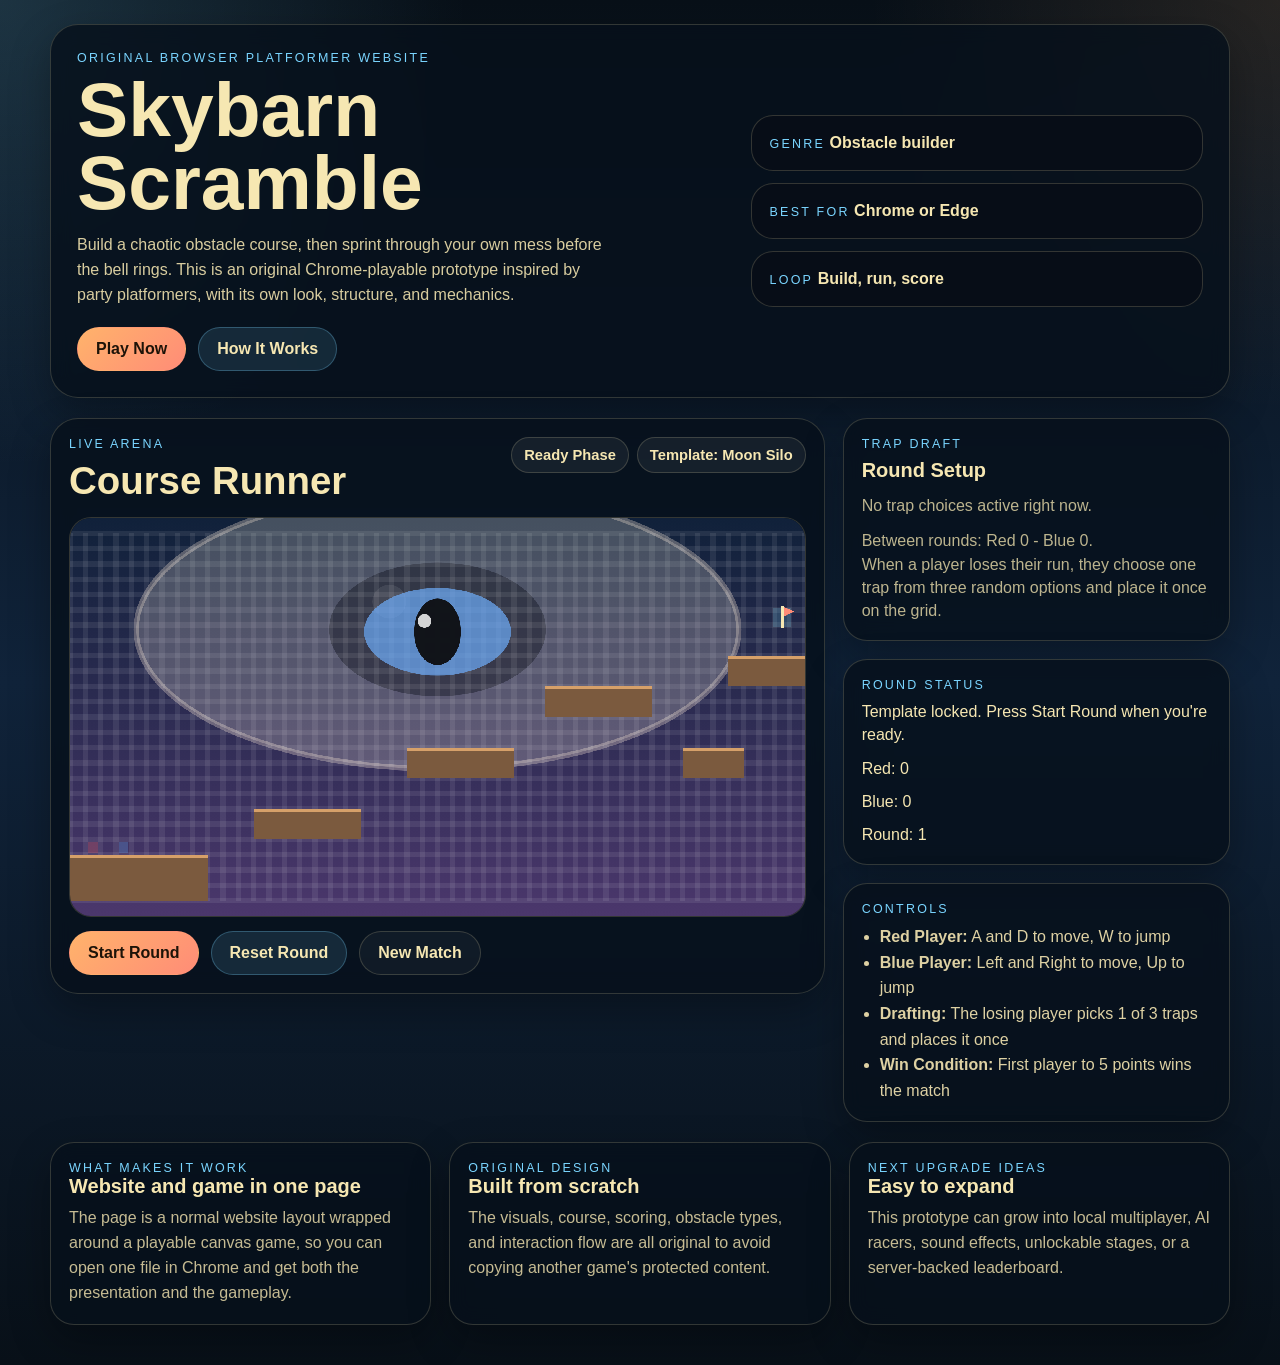
==== index.html @ 4b8285ad "Add files via upload" ====
<!DOCTYPE html>
<html lang="en">
<head>
  <meta charset="UTF-8">
  <meta name="viewport" content="width=device-width, initial-scale=1.0">
  <title>Skybarn Scramble</title>
  <link rel="stylesheet" href="styles.css">
</head>
<body>
  <main class="page-shell">
    <section class="hero-card">
      <div class="hero-copy">
        <p class="eyebrow">Original browser platformer website</p>
        <h1>Skybarn Scramble</h1>
        <p class="hero-text">Build a chaotic obstacle course, then sprint through your own mess before the bell rings. This is an original Chrome-playable prototype inspired by party platformers, with its own look, structure, and mechanics.</p>
        <div class="hero-actions">
          <a class="button primary" href="#play">Play Now</a>
          <a class="button secondary" href="#about">How It Works</a>
        </div>
      </div>
      <div class="hero-stats">
        <div class="stat-card">
          <span class="stat-label">Genre</span>
          <strong>Obstacle builder</strong>
        </div>
        <div class="stat-card">
          <span class="stat-label">Best For</span>
          <strong>Chrome or Edge</strong>
        </div>
        <div class="stat-card">
          <span class="stat-label">Loop</span>
          <strong>Build, run, score</strong>
        </div>
      </div>
    </section>

    <section id="play" class="play-grid">
      <div class="game-panel">
        <div class="panel-head">
          <div>
            <p class="panel-kicker">Live arena</p>
            <h2>Course Runner</h2>
          </div>
          <div class="status-badges">
            <span id="phaseLabel" class="status-badge">Loading Match</span>
            <span id="templateLabel" class="status-badge">Template: --</span>
          </div>
        </div>

        <canvas id="gameCanvas" width="1920" height="1040" aria-label="Skybarn Scramble game"></canvas>

        <div class="control-row">
          <button id="startRoundButton" class="button primary" type="button">Start Round</button>
          <button id="resetRoundButton" class="button secondary" type="button">Reset Round</button>
          <button id="newMatchButton" class="button ghost" type="button">New Match</button>
        </div>
      </div>

      <aside class="sidebar">
        <section class="sidebar-card">
          <p class="panel-kicker">Trap Draft</p>
          <h3 id="draftHeading">Round Setup</h3>
          <div id="draftOptions" class="toolbar"></div>
          <p id="draftLabel" class="small-note">The next player draft will appear here.</p>
          <button id="finishDraftButton" class="button secondary" type="button">Done Placing</button>
          <p class="small-note">When a player loses their run, they choose one trap from three random options and place it once on the grid.</p>
        </section>

        <section class="sidebar-card">
          <p class="panel-kicker">Round Status</p>
          <div class="metric-list">
            <p id="messageLabel">Press Start Round to begin the first race.</p>
            <p id="redScoreLabel">Red: 0</p>
            <p id="blueScoreLabel">Blue: 0</p>
            <p id="roundLabel">Round: 1</p>
          </div>
        </section>

        <section class="sidebar-card">
          <p class="panel-kicker">Controls</p>
          <ul class="flat-list">
            <li><strong>Red Player:</strong> A and D to move, W to jump</li>
            <li><strong>Blue Player:</strong> Left and Right to move, Up to jump</li>
            <li><strong>Drafting:</strong> The losing player picks 1 of 3 traps and places it once</li>
            <li><strong>Win Condition:</strong> First player to 5 points wins the match</li>
          </ul>
        </section>
      </aside>
    </section>

    <section id="about" class="info-grid">
      <article class="info-card">
        <p class="panel-kicker">What Makes It Work</p>
        <h3>Website and game in one page</h3>
        <p>The page is a normal website layout wrapped around a playable canvas game, so you can open one file in Chrome and get both the presentation and the gameplay.</p>
      </article>

      <article class="info-card">
        <p class="panel-kicker">Original Design</p>
        <h3>Built from scratch</h3>
        <p>The visuals, course, scoring, obstacle types, and interaction flow are all original to avoid copying another game's protected content.</p>
      </article>

      <article class="info-card">
        <p class="panel-kicker">Next Upgrade Ideas</p>
        <h3>Easy to expand</h3>
        <p>This prototype can grow into local multiplayer, AI racers, sound effects, unlockable stages, or a server-backed leaderboard.</p>
      </article>
    </section>
  </main>

  <script src="game.js"></script>
</body>
</html>
---- styles.css ----
:root {
  --night: #09111c;
  --night-2: #13253d;
  --hay: #f6e7b2;
  --mint: #87f4d0;
  --peach: #ffb36b;
  --red: #ff6f61;
  --sky: #7ad5ff;
  --panel: rgba(7, 16, 27, 0.82);
  --panel-strong: rgba(8, 14, 24, 0.93);
  --line: rgba(246, 231, 178, 0.18);
  --shadow: rgba(0, 0, 0, 0.3);
}

* {
  box-sizing: border-box;
}

html {
  scroll-behavior: smooth;
}

body {
  margin: 0;
  min-height: 100vh;
  color: var(--hay);
  font-family: "Trebuchet MS", "Segoe UI", sans-serif;
  background:
    radial-gradient(circle at top left, rgba(122, 213, 255, 0.18), transparent 25%),
    radial-gradient(circle at top right, rgba(255, 179, 107, 0.12), transparent 22%),
    linear-gradient(180deg, #081018 0%, #10233a 50%, #081018 100%);
}

.page-shell {
  width: min(1180px, calc(100vw - 28px));
  margin: 0 auto;
  padding: 24px 0 40px;
}

.hero-card,
.game-panel,
.sidebar-card,
.info-card {
  background: var(--panel);
  border: 1px solid var(--line);
  box-shadow: 0 16px 40px var(--shadow);
  backdrop-filter: blur(10px);
}

.hero-card {
  display: grid;
  grid-template-columns: 1.3fr 0.9fr;
  gap: 20px;
  padding: 26px;
  border-radius: 28px;
  margin-bottom: 20px;
}

.eyebrow,
.panel-kicker,
.stat-label {
  margin: 0 0 8px;
  text-transform: uppercase;
  letter-spacing: 0.18em;
  font-size: 0.78rem;
  color: var(--sky);
}

h1,
h2,
h3,
.hero-text,
.small-note,
.metric-list p,
.flat-list,
.info-card p {
  margin: 0;
}

h1 {
  font-size: clamp(2.4rem, 6vw, 4.8rem);
  line-height: 0.95;
  margin-bottom: 14px;
}

h2 {
  font-size: clamp(1.6rem, 3vw, 2.4rem);
}

h3 {
  margin-bottom: 8px;
  font-size: 1.25rem;
}

.hero-text {
  max-width: 60ch;
  line-height: 1.55;
  color: rgba(246, 231, 178, 0.88);
}

.hero-actions,
.control-row {
  display: flex;
  flex-wrap: wrap;
  gap: 12px;
}

.hero-actions {
  margin-top: 20px;
}

.button {
  display: inline-flex;
  align-items: center;
  justify-content: center;
  gap: 8px;
  padding: 12px 18px;
  border-radius: 999px;
  border: 1px solid transparent;
  color: var(--hay);
  font: inherit;
  font-weight: 800;
  text-decoration: none;
  cursor: pointer;
  transition: transform 120ms ease, background 120ms ease, border-color 120ms ease;
}

.button:hover {
  transform: translateY(-2px);
}

.button.primary {
  background: linear-gradient(135deg, var(--peach), #ff8c77);
  color: #1d1308;
}

.button.secondary {
  background: rgba(122, 213, 255, 0.12);
  border-color: rgba(122, 213, 255, 0.28);
}

.button.ghost {
  background: rgba(255, 255, 255, 0.04);
  border-color: rgba(246, 231, 178, 0.18);
}

.hero-stats {
  display: grid;
  gap: 12px;
  align-content: center;
}

.stat-card {
  background: var(--panel-strong);
  border: 1px solid var(--line);
  border-radius: 22px;
  padding: 18px;
}

.play-grid {
  display: grid;
  grid-template-columns: minmax(0, 1.7fr) minmax(300px, 0.85fr);
  gap: 18px;
  align-items: start;
}

.game-panel {
  border-radius: 28px;
  padding: 18px;
}

.panel-head {
  display: flex;
  justify-content: space-between;
  gap: 12px;
  align-items: start;
  margin-bottom: 14px;
}

.status-badges {
  display: flex;
  flex-wrap: wrap;
  gap: 8px;
  justify-content: end;
}

.status-badge {
  padding: 9px 12px;
  border-radius: 999px;
  background: rgba(255, 255, 255, 0.06);
  border: 1px solid rgba(246, 231, 178, 0.18);
  font-size: 0.92rem;
  font-weight: 700;
}

canvas {
  width: 100%;
  height: auto;
  display: block;
  border-radius: 22px;
  border: 1px solid rgba(246, 231, 178, 0.18);
  background: #081018;
  image-rendering: pixelated;
}

.control-row {
  margin-top: 14px;
}

.sidebar {
  display: grid;
  gap: 18px;
}

.sidebar-card,
.info-card {
  border-radius: 24px;
  padding: 18px;
}

.toolbar {
  display: grid;
  gap: 10px;
  margin: 12px 0;
}

.tool-button {
  width: 100%;
  text-align: left;
  background: rgba(255, 255, 255, 0.05);
  border: 1px solid rgba(246, 231, 178, 0.18);
  border-radius: 16px;
  padding: 12px 14px;
  color: var(--hay);
  font: inherit;
  cursor: pointer;
  transition: transform 120ms ease, border-color 120ms ease, background 120ms ease;
}

.tool-button span {
  display: inline-block;
  margin-top: 4px;
  color: rgba(246, 231, 178, 0.75);
  font-size: 0.94rem;
}

.tool-button:hover,
.tool-button.selected {
  transform: translateY(-1px);
  border-color: rgba(135, 244, 208, 0.65);
  background: rgba(135, 244, 208, 0.12);
}

.small-note {
  color: rgba(246, 231, 178, 0.76);
  line-height: 1.45;
}

.metric-list {
  display: grid;
  gap: 10px;
  line-height: 1.45;
}

.flat-list {
  padding-left: 18px;
  line-height: 1.6;
  color: rgba(246, 231, 178, 0.9);
}

.info-grid {
  display: grid;
  grid-template-columns: repeat(3, minmax(0, 1fr));
  gap: 18px;
  margin-top: 20px;
}

.info-card p:last-child {
  color: rgba(246, 231, 178, 0.8);
  line-height: 1.55;
}

@media (max-width: 980px) {
  .hero-card,
  .play-grid,
  .info-grid {
    grid-template-columns: 1fr;
  }

  .status-badges {
    justify-content: start;
  }
}

@media (max-width: 640px) {
  .page-shell {
    width: min(100vw - 12px, 1180px);
    padding-top: 12px;
  }

  .hero-card,
  .game-panel,
  .sidebar-card,
  .info-card {
    border-radius: 20px;
  }

  .panel-head {
    flex-direction: column;
  }
}
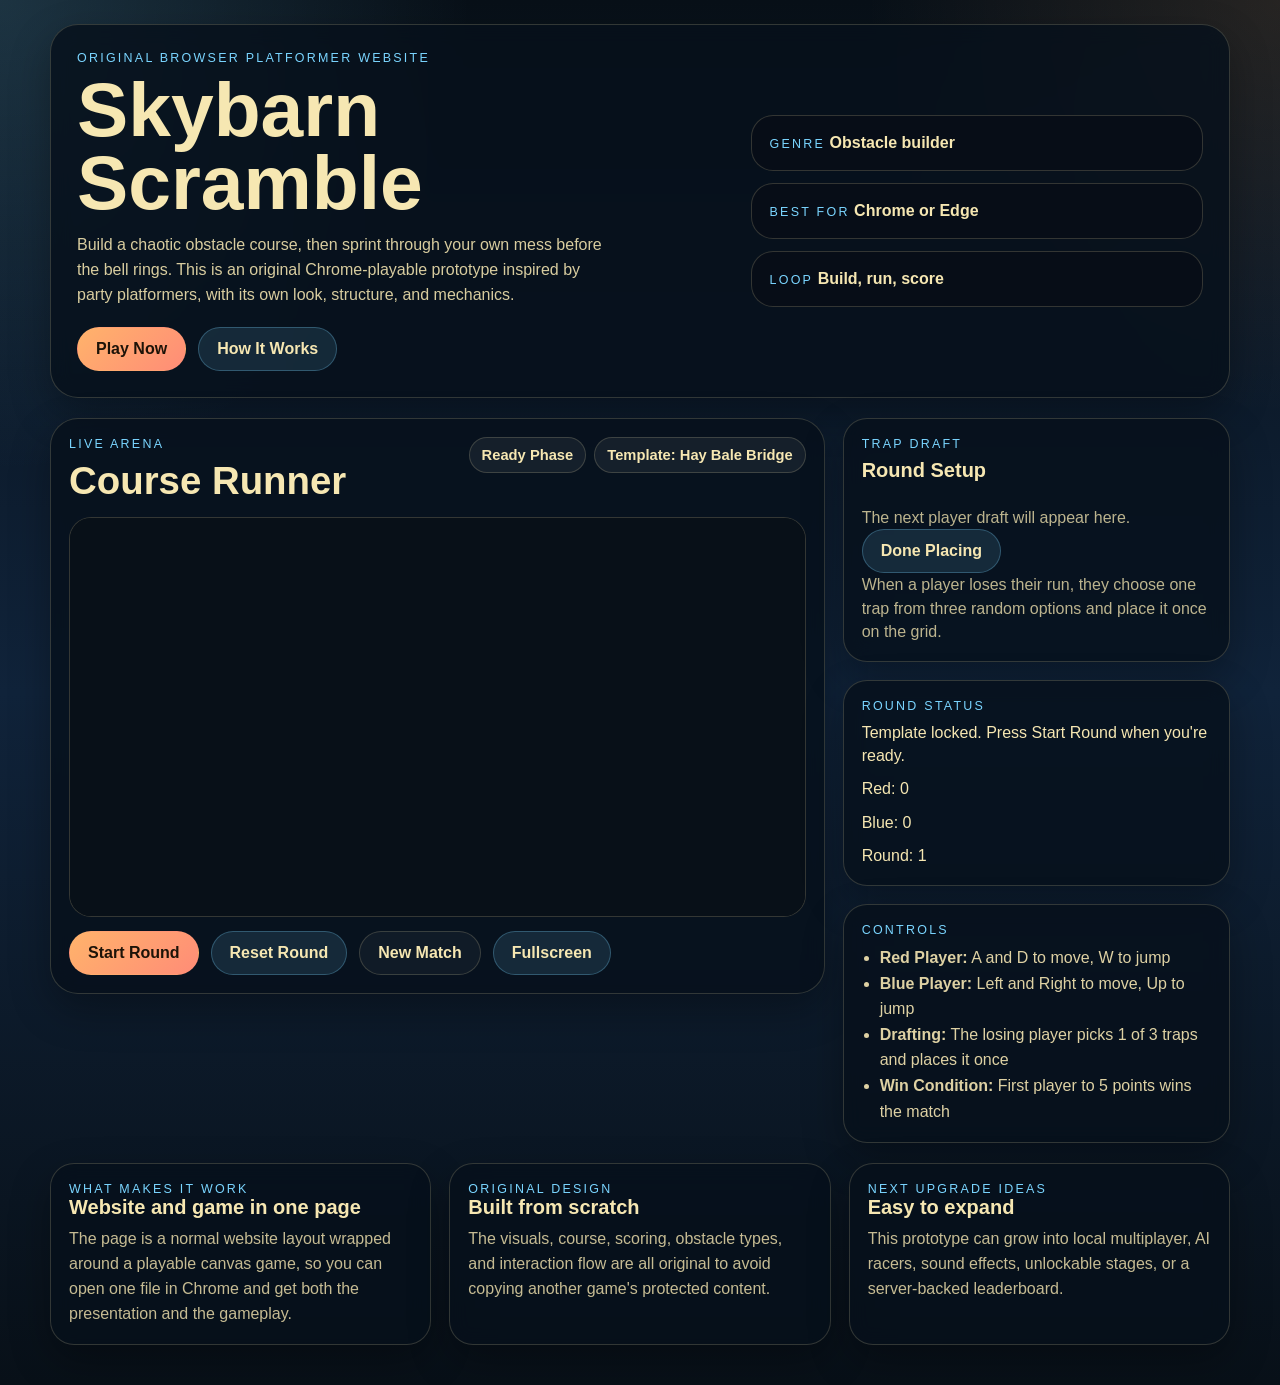
==== commit 47a3a3e1: "Update index.html" ====
--- a/index.html
+++ b/index.html
@@ -1,115 +1,116 @@
-<!DOCTYPE html>
-<html lang="en">
-<head>
-  <meta charset="UTF-8">
-  <meta name="viewport" content="width=device-width, initial-scale=1.0">
-  <title>Skybarn Scramble</title>
-  <link rel="stylesheet" href="styles.css">
-</head>
-<body>
-  <main class="page-shell">
-    <section class="hero-card">
-      <div class="hero-copy">
-        <p class="eyebrow">Original browser platformer website</p>
-        <h1>Skybarn Scramble</h1>
-        <p class="hero-text">Build a chaotic obstacle course, then sprint through your own mess before the bell rings. This is an original Chrome-playable prototype inspired by party platformers, with its own look, structure, and mechanics.</p>
-        <div class="hero-actions">
-          <a class="button primary" href="#play">Play Now</a>
-          <a class="button secondary" href="#about">How It Works</a>
-        </div>
-      </div>
-      <div class="hero-stats">
-        <div class="stat-card">
-          <span class="stat-label">Genre</span>
-          <strong>Obstacle builder</strong>
-        </div>
-        <div class="stat-card">
-          <span class="stat-label">Best For</span>
-          <strong>Chrome or Edge</strong>
-        </div>
-        <div class="stat-card">
-          <span class="stat-label">Loop</span>
-          <strong>Build, run, score</strong>
-        </div>
-      </div>
-    </section>
-
-    <section id="play" class="play-grid">
-      <div class="game-panel">
-        <div class="panel-head">
-          <div>
-            <p class="panel-kicker">Live arena</p>
-            <h2>Course Runner</h2>
-          </div>
-          <div class="status-badges">
-            <span id="phaseLabel" class="status-badge">Loading Match</span>
-            <span id="templateLabel" class="status-badge">Template: --</span>
-          </div>
-        </div>
-
-        <canvas id="gameCanvas" width="1920" height="1040" aria-label="Skybarn Scramble game"></canvas>
-
-        <div class="control-row">
-          <button id="startRoundButton" class="button primary" type="button">Start Round</button>
-          <button id="resetRoundButton" class="button secondary" type="button">Reset Round</button>
-          <button id="newMatchButton" class="button ghost" type="button">New Match</button>
-        </div>
-      </div>
-
-      <aside class="sidebar">
-        <section class="sidebar-card">
-          <p class="panel-kicker">Trap Draft</p>
-          <h3 id="draftHeading">Round Setup</h3>
-          <div id="draftOptions" class="toolbar"></div>
-          <p id="draftLabel" class="small-note">The next player draft will appear here.</p>
-          <button id="finishDraftButton" class="button secondary" type="button">Done Placing</button>
-          <p class="small-note">When a player loses their run, they choose one trap from three random options and place it once on the grid.</p>
-        </section>
-
-        <section class="sidebar-card">
-          <p class="panel-kicker">Round Status</p>
-          <div class="metric-list">
-            <p id="messageLabel">Press Start Round to begin the first race.</p>
-            <p id="redScoreLabel">Red: 0</p>
-            <p id="blueScoreLabel">Blue: 0</p>
-            <p id="roundLabel">Round: 1</p>
-          </div>
-        </section>
-
-        <section class="sidebar-card">
-          <p class="panel-kicker">Controls</p>
-          <ul class="flat-list">
-            <li><strong>Red Player:</strong> A and D to move, W to jump</li>
-            <li><strong>Blue Player:</strong> Left and Right to move, Up to jump</li>
-            <li><strong>Drafting:</strong> The losing player picks 1 of 3 traps and places it once</li>
-            <li><strong>Win Condition:</strong> First player to 5 points wins the match</li>
-          </ul>
-        </section>
-      </aside>
-    </section>
-
-    <section id="about" class="info-grid">
-      <article class="info-card">
-        <p class="panel-kicker">What Makes It Work</p>
-        <h3>Website and game in one page</h3>
-        <p>The page is a normal website layout wrapped around a playable canvas game, so you can open one file in Chrome and get both the presentation and the gameplay.</p>
-      </article>
-
-      <article class="info-card">
-        <p class="panel-kicker">Original Design</p>
-        <h3>Built from scratch</h3>
-        <p>The visuals, course, scoring, obstacle types, and interaction flow are all original to avoid copying another game's protected content.</p>
-      </article>
-
-      <article class="info-card">
-        <p class="panel-kicker">Next Upgrade Ideas</p>
-        <h3>Easy to expand</h3>
-        <p>This prototype can grow into local multiplayer, AI racers, sound effects, unlockable stages, or a server-backed leaderboard.</p>
-      </article>
-    </section>
-  </main>
-
-  <script src="game.js"></script>
-</body>
-</html>
+<!DOCTYPE html>
+<html lang="en">
+<head>
+  <meta charset="UTF-8">
+  <meta name="viewport" content="width=device-width, initial-scale=1.0">
+  <title>Skybarn Scramble</title>
+  <link rel="stylesheet" href="styles.css">
+</head>
+<body>
+  <main class="page-shell">
+    <section class="hero-card">
+      <div class="hero-copy">
+        <p class="eyebrow">Original browser platformer website</p>
+        <h1>Skybarn Scramble</h1>
+        <p class="hero-text">Build a chaotic obstacle course, then sprint through your own mess before the bell rings. This is an original Chrome-playable prototype inspired by party platformers, with its own look, structure, and mechanics.</p>
+        <div class="hero-actions">
+          <a class="button primary" href="#play">Play Now</a>
+          <a class="button secondary" href="#about">How It Works</a>
+        </div>
+      </div>
+      <div class="hero-stats">
+        <div class="stat-card">
+          <span class="stat-label">Genre</span>
+          <strong>Obstacle builder</strong>
+        </div>
+        <div class="stat-card">
+          <span class="stat-label">Best For</span>
+          <strong>Chrome or Edge</strong>
+        </div>
+        <div class="stat-card">
+          <span class="stat-label">Loop</span>
+          <strong>Build, run, score</strong>
+        </div>
+      </div>
+    </section>
 
+    <section id="play" class="play-grid">
+      <div class="game-panel">
+        <div class="panel-head">
+          <div>
+            <p class="panel-kicker">Live arena</p>
+            <h2>Course Runner</h2>
+          </div>
+          <div class="status-badges">
+            <span id="phaseLabel" class="status-badge">Loading Match</span>
+            <span id="templateLabel" class="status-badge">Template: --</span>
+          </div>
+        </div>
+
+        <canvas id="gameCanvas" width="1920" height="1040" aria-label="Skybarn Scramble game"></canvas>
+
+        <div class="control-row">
+          <button id="startRoundButton" class="button primary" type="button">Start Round</button>
+          <button id="resetRoundButton" class="button secondary" type="button">Reset Round</button>
+          <button id="newMatchButton" class="button ghost" type="button">New Match</button>
+          <button id="fullscreenButton" class="button secondary" type="button">Fullscreen</button>
+        </div>
+      </div>
+
+      <aside class="sidebar">
+        <section class="sidebar-card">
+          <p class="panel-kicker">Trap Draft</p>
+          <h3 id="draftHeading">Round Setup</h3>
+          <div id="draftOptions" class="toolbar"></div>
+          <p id="draftLabel" class="small-note">The next player draft will appear here.</p>
+          <button id="finishDraftButton" class="button secondary" type="button">Done Placing</button>
+          <p class="small-note">When a player loses their run, they choose one trap from three random options and place it once on the grid.</p>
+        </section>
+
+        <section class="sidebar-card">
+          <p class="panel-kicker">Round Status</p>
+          <div class="metric-list">
+            <p id="messageLabel">Press Start Round to begin the first race.</p>
+            <p id="redScoreLabel">Red: 0</p>
+            <p id="blueScoreLabel">Blue: 0</p>
+            <p id="roundLabel">Round: 1</p>
+          </div>
+        </section>
+
+        <section class="sidebar-card">
+          <p class="panel-kicker">Controls</p>
+          <ul class="flat-list">
+            <li><strong>Red Player:</strong> A and D to move, W to jump</li>
+            <li><strong>Blue Player:</strong> Left and Right to move, Up to jump</li>
+            <li><strong>Drafting:</strong> The losing player picks 1 of 3 traps and places it once</li>
+            <li><strong>Win Condition:</strong> First player to 5 points wins the match</li>
+          </ul>
+        </section>
+      </aside>
+    </section>
+
+    <section id="about" class="info-grid">
+      <article class="info-card">
+        <p class="panel-kicker">What Makes It Work</p>
+        <h3>Website and game in one page</h3>
+        <p>The page is a normal website layout wrapped around a playable canvas game, so you can open one file in Chrome and get both the presentation and the gameplay.</p>
+      </article>
+
+      <article class="info-card">
+        <p class="panel-kicker">Original Design</p>
+        <h3>Built from scratch</h3>
+        <p>The visuals, course, scoring, obstacle types, and interaction flow are all original to avoid copying another game's protected content.</p>
+      </article>
+
+      <article class="info-card">
+        <p class="panel-kicker">Next Upgrade Ideas</p>
+        <h3>Easy to expand</h3>
+        <p>This prototype can grow into local multiplayer, AI racers, sound effects, unlockable stages, or a server-backed leaderboard.</p>
+      </article>
+    </section>
+  </main>
+
+  <script src="game.js"></script>
+</body>
+</html>
+
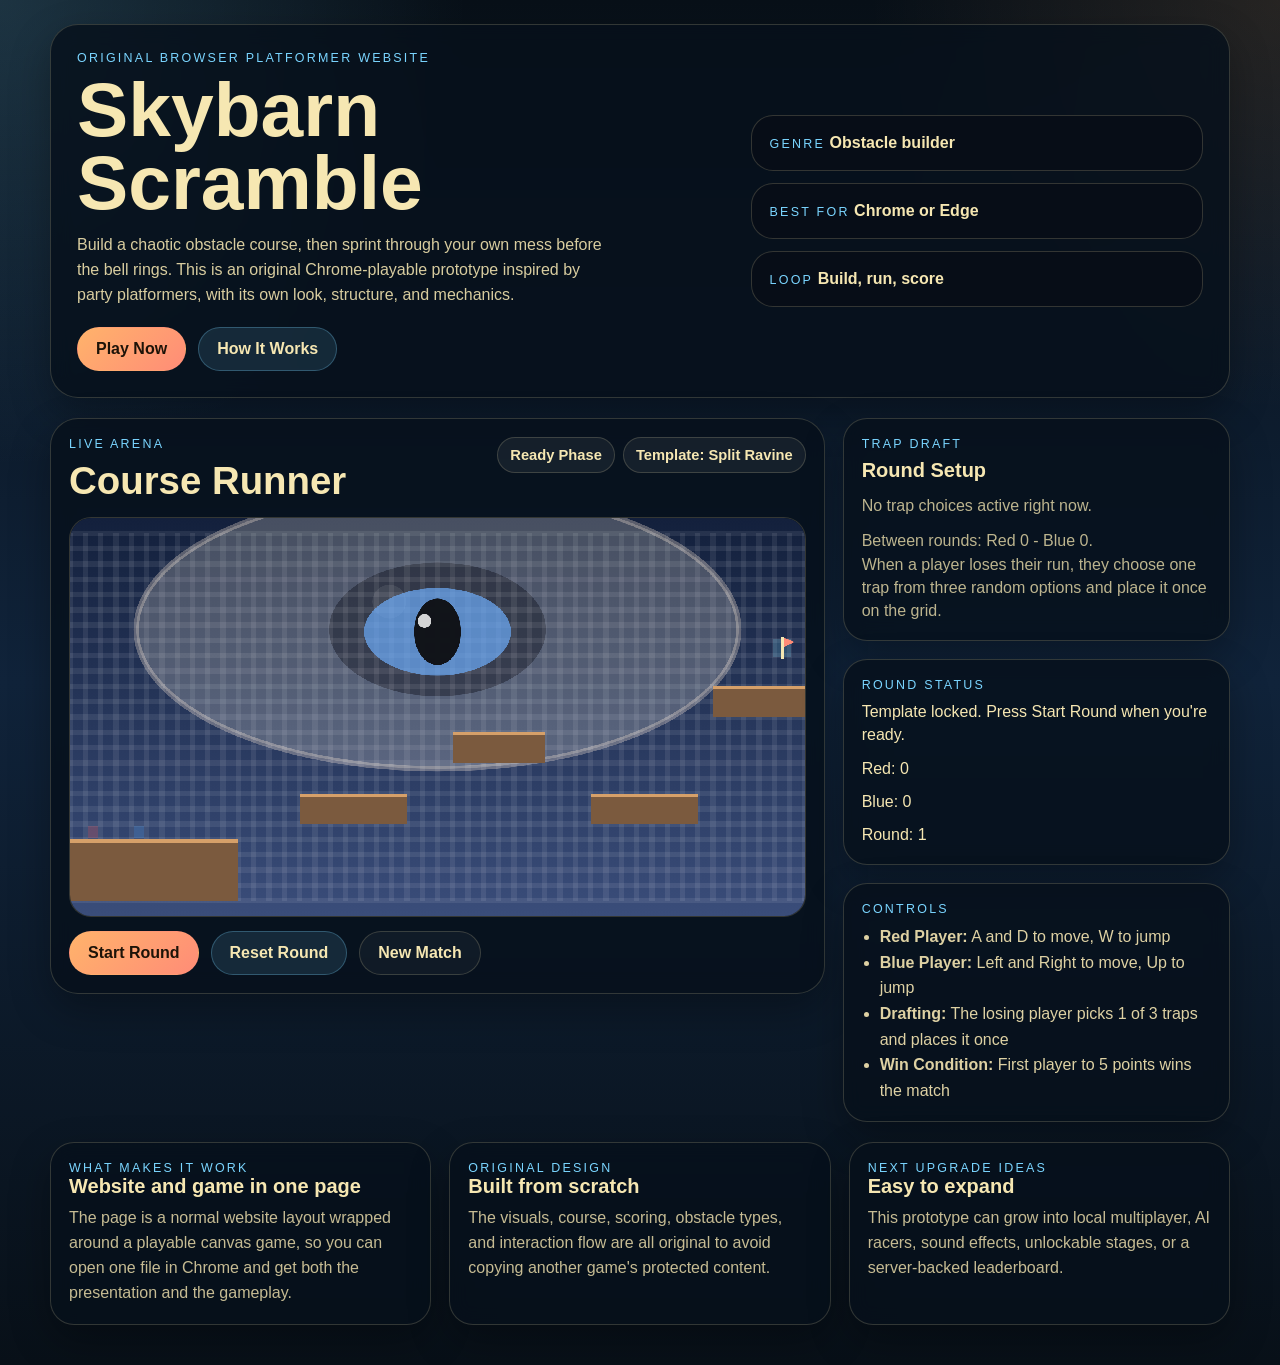
==== commit e726f37a: "Add files via upload" ====
--- a/index.html
+++ b/index.html
@@ -1,116 +1,115 @@
-<!DOCTYPE html>
-<html lang="en">
-<head>
-  <meta charset="UTF-8">
-  <meta name="viewport" content="width=device-width, initial-scale=1.0">
-  <title>Skybarn Scramble</title>
-  <link rel="stylesheet" href="styles.css">
-</head>
-<body>
-  <main class="page-shell">
-    <section class="hero-card">
-      <div class="hero-copy">
-        <p class="eyebrow">Original browser platformer website</p>
-        <h1>Skybarn Scramble</h1>
-        <p class="hero-text">Build a chaotic obstacle course, then sprint through your own mess before the bell rings. This is an original Chrome-playable prototype inspired by party platformers, with its own look, structure, and mechanics.</p>
-        <div class="hero-actions">
-          <a class="button primary" href="#play">Play Now</a>
-          <a class="button secondary" href="#about">How It Works</a>
-        </div>
-      </div>
-      <div class="hero-stats">
-        <div class="stat-card">
-          <span class="stat-label">Genre</span>
-          <strong>Obstacle builder</strong>
-        </div>
-        <div class="stat-card">
-          <span class="stat-label">Best For</span>
-          <strong>Chrome or Edge</strong>
-        </div>
-        <div class="stat-card">
-          <span class="stat-label">Loop</span>
-          <strong>Build, run, score</strong>
-        </div>
-      </div>
-    </section>
+<!DOCTYPE html>
+<html lang="en">
+<head>
+  <meta charset="UTF-8">
+  <meta name="viewport" content="width=device-width, initial-scale=1.0">
+  <title>Skybarn Scramble</title>
+  <link rel="stylesheet" href="styles.css">
+</head>
+<body>
+  <main class="page-shell">
+    <section class="hero-card">
+      <div class="hero-copy">
+        <p class="eyebrow">Original browser platformer website</p>
+        <h1>Skybarn Scramble</h1>
+        <p class="hero-text">Build a chaotic obstacle course, then sprint through your own mess before the bell rings. This is an original Chrome-playable prototype inspired by party platformers, with its own look, structure, and mechanics.</p>
+        <div class="hero-actions">
+          <a class="button primary" href="#play">Play Now</a>
+          <a class="button secondary" href="#about">How It Works</a>
+        </div>
+      </div>
+      <div class="hero-stats">
+        <div class="stat-card">
+          <span class="stat-label">Genre</span>
+          <strong>Obstacle builder</strong>
+        </div>
+        <div class="stat-card">
+          <span class="stat-label">Best For</span>
+          <strong>Chrome or Edge</strong>
+        </div>
+        <div class="stat-card">
+          <span class="stat-label">Loop</span>
+          <strong>Build, run, score</strong>
+        </div>
+      </div>
+    </section>
+
+    <section id="play" class="play-grid">
+      <div class="game-panel">
+        <div class="panel-head">
+          <div>
+            <p class="panel-kicker">Live arena</p>
+            <h2>Course Runner</h2>
+          </div>
+          <div class="status-badges">
+            <span id="phaseLabel" class="status-badge">Loading Match</span>
+            <span id="templateLabel" class="status-badge">Template: --</span>
+          </div>
+        </div>
+
+        <canvas id="gameCanvas" width="1920" height="1040" aria-label="Skybarn Scramble game"></canvas>
+
+        <div class="control-row">
+          <button id="startRoundButton" class="button primary" type="button">Start Round</button>
+          <button id="resetRoundButton" class="button secondary" type="button">Reset Round</button>
+          <button id="newMatchButton" class="button ghost" type="button">New Match</button>
+        </div>
+      </div>
+
+      <aside class="sidebar">
+        <section class="sidebar-card">
+          <p class="panel-kicker">Trap Draft</p>
+          <h3 id="draftHeading">Round Setup</h3>
+          <div id="draftOptions" class="toolbar"></div>
+          <p id="draftLabel" class="small-note">The next player draft will appear here.</p>
+          <button id="finishDraftButton" class="button secondary" type="button">Done Placing</button>
+          <p class="small-note">When a player loses their run, they choose one trap from three random options and place it once on the grid.</p>
+        </section>
+
+        <section class="sidebar-card">
+          <p class="panel-kicker">Round Status</p>
+          <div class="metric-list">
+            <p id="messageLabel">Press Start Round to begin the first race.</p>
+            <p id="redScoreLabel">Red: 0</p>
+            <p id="blueScoreLabel">Blue: 0</p>
+            <p id="roundLabel">Round: 1</p>
+          </div>
+        </section>
+
+        <section class="sidebar-card">
+          <p class="panel-kicker">Controls</p>
+          <ul class="flat-list">
+            <li><strong>Red Player:</strong> A and D to move, W to jump</li>
+            <li><strong>Blue Player:</strong> Left and Right to move, Up to jump</li>
+            <li><strong>Drafting:</strong> The losing player picks 1 of 3 traps and places it once</li>
+            <li><strong>Win Condition:</strong> First player to 5 points wins the match</li>
+          </ul>
+        </section>
+      </aside>
+    </section>
+
+    <section id="about" class="info-grid">
+      <article class="info-card">
+        <p class="panel-kicker">What Makes It Work</p>
+        <h3>Website and game in one page</h3>
+        <p>The page is a normal website layout wrapped around a playable canvas game, so you can open one file in Chrome and get both the presentation and the gameplay.</p>
+      </article>
+
+      <article class="info-card">
+        <p class="panel-kicker">Original Design</p>
+        <h3>Built from scratch</h3>
+        <p>The visuals, course, scoring, obstacle types, and interaction flow are all original to avoid copying another game's protected content.</p>
+      </article>
+
+      <article class="info-card">
+        <p class="panel-kicker">Next Upgrade Ideas</p>
+        <h3>Easy to expand</h3>
+        <p>This prototype can grow into local multiplayer, AI racers, sound effects, unlockable stages, or a server-backed leaderboard.</p>
+      </article>
+    </section>
+  </main>
+
+  <script src="game.js"></script>
+</body>
+</html>
 
-    <section id="play" class="play-grid">
-      <div class="game-panel">
-        <div class="panel-head">
-          <div>
-            <p class="panel-kicker">Live arena</p>
-            <h2>Course Runner</h2>
-          </div>
-          <div class="status-badges">
-            <span id="phaseLabel" class="status-badge">Loading Match</span>
-            <span id="templateLabel" class="status-badge">Template: --</span>
-          </div>
-        </div>
-
-        <canvas id="gameCanvas" width="1920" height="1040" aria-label="Skybarn Scramble game"></canvas>
-
-        <div class="control-row">
-          <button id="startRoundButton" class="button primary" type="button">Start Round</button>
-          <button id="resetRoundButton" class="button secondary" type="button">Reset Round</button>
-          <button id="newMatchButton" class="button ghost" type="button">New Match</button>
-          <button id="fullscreenButton" class="button secondary" type="button">Fullscreen</button>
-        </div>
-      </div>
-
-      <aside class="sidebar">
-        <section class="sidebar-card">
-          <p class="panel-kicker">Trap Draft</p>
-          <h3 id="draftHeading">Round Setup</h3>
-          <div id="draftOptions" class="toolbar"></div>
-          <p id="draftLabel" class="small-note">The next player draft will appear here.</p>
-          <button id="finishDraftButton" class="button secondary" type="button">Done Placing</button>
-          <p class="small-note">When a player loses their run, they choose one trap from three random options and place it once on the grid.</p>
-        </section>
-
-        <section class="sidebar-card">
-          <p class="panel-kicker">Round Status</p>
-          <div class="metric-list">
-            <p id="messageLabel">Press Start Round to begin the first race.</p>
-            <p id="redScoreLabel">Red: 0</p>
-            <p id="blueScoreLabel">Blue: 0</p>
-            <p id="roundLabel">Round: 1</p>
-          </div>
-        </section>
-
-        <section class="sidebar-card">
-          <p class="panel-kicker">Controls</p>
-          <ul class="flat-list">
-            <li><strong>Red Player:</strong> A and D to move, W to jump</li>
-            <li><strong>Blue Player:</strong> Left and Right to move, Up to jump</li>
-            <li><strong>Drafting:</strong> The losing player picks 1 of 3 traps and places it once</li>
-            <li><strong>Win Condition:</strong> First player to 5 points wins the match</li>
-          </ul>
-        </section>
-      </aside>
-    </section>
-
-    <section id="about" class="info-grid">
-      <article class="info-card">
-        <p class="panel-kicker">What Makes It Work</p>
-        <h3>Website and game in one page</h3>
-        <p>The page is a normal website layout wrapped around a playable canvas game, so you can open one file in Chrome and get both the presentation and the gameplay.</p>
-      </article>
-
-      <article class="info-card">
-        <p class="panel-kicker">Original Design</p>
-        <h3>Built from scratch</h3>
-        <p>The visuals, course, scoring, obstacle types, and interaction flow are all original to avoid copying another game's protected content.</p>
-      </article>
-
-      <article class="info-card">
-        <p class="panel-kicker">Next Upgrade Ideas</p>
-        <h3>Easy to expand</h3>
-        <p>This prototype can grow into local multiplayer, AI racers, sound effects, unlockable stages, or a server-backed leaderboard.</p>
-      </article>
-    </section>
-  </main>
-
-  <script src="game.js"></script>
-</body>
-</html>
-
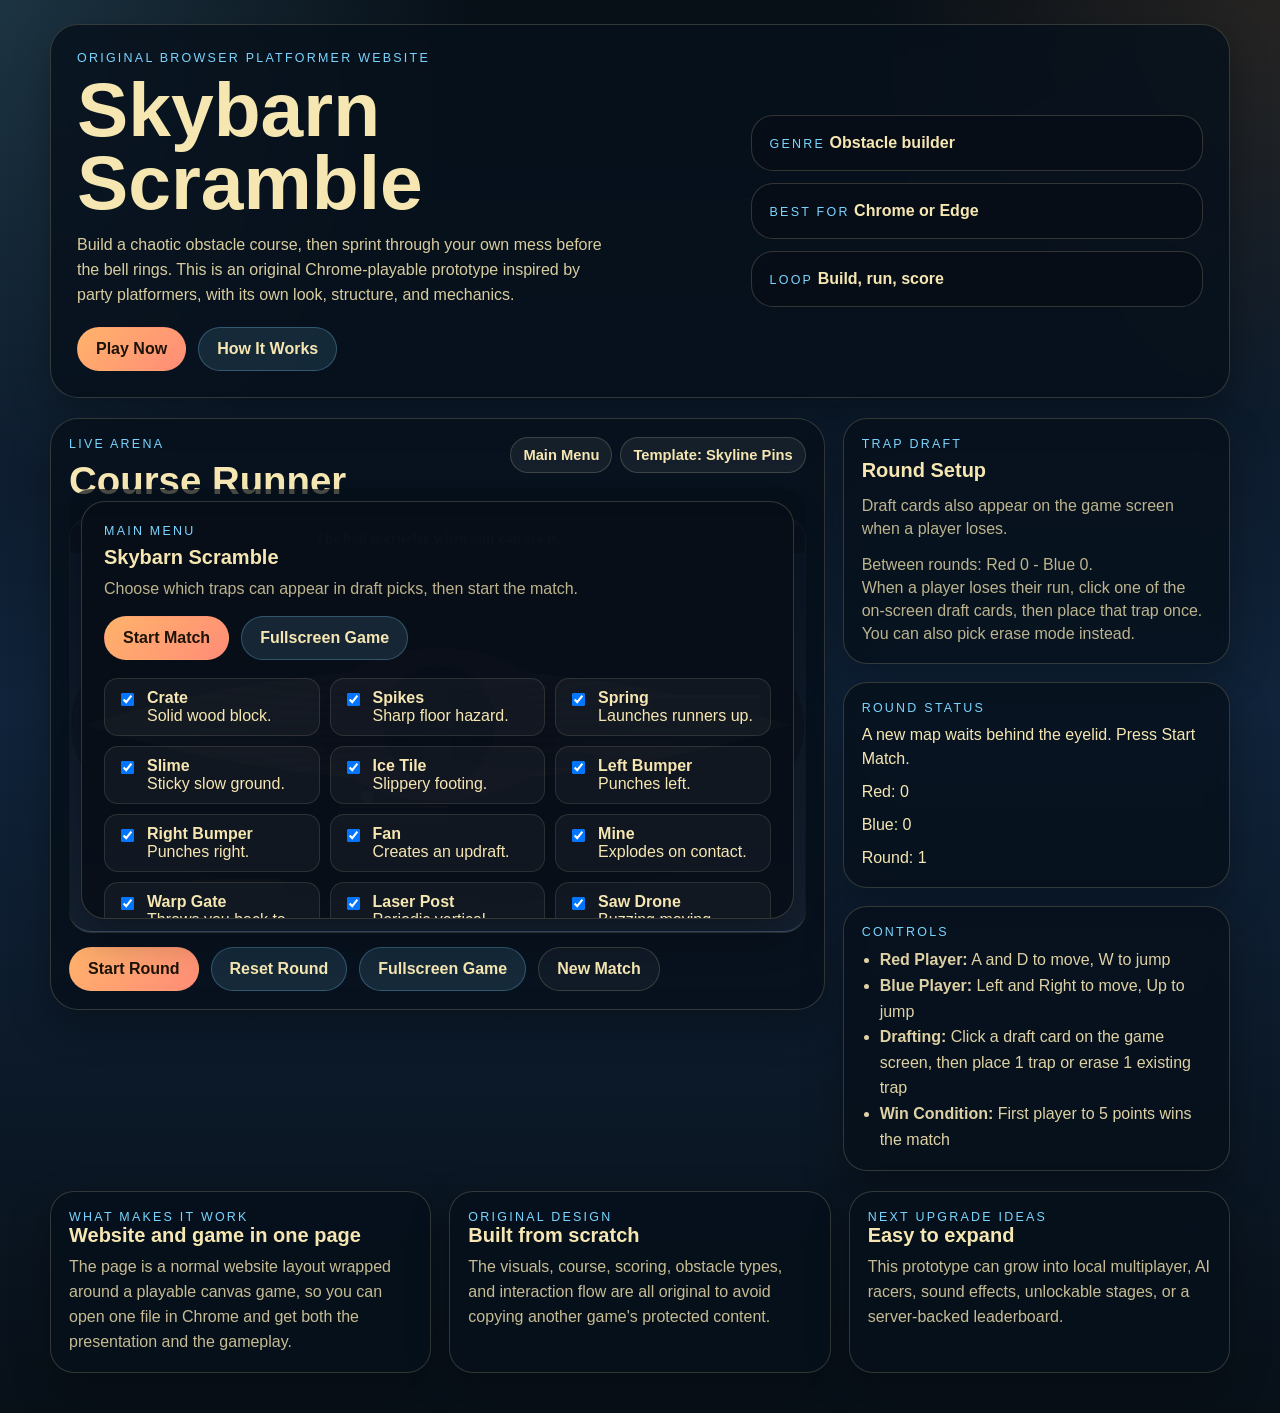
==== commit 9bc3db21: "Add files via upload" ====
--- a/index.html
+++ b/index.html
@@ -35,7 +35,7 @@
     </section>
 
     <section id="play" class="play-grid">
-      <div class="game-panel">
+      <div id="gameShell" class="game-panel">
         <div class="panel-head">
           <div>
             <p class="panel-kicker">Live arena</p>
@@ -47,11 +47,36 @@
           </div>
         </div>
 
-        <canvas id="gameCanvas" width="1920" height="1040" aria-label="Skybarn Scramble game"></canvas>
+        <canvas id="gameCanvas" width="1280" height="720" aria-label="Skybarn Scramble game"></canvas>
+        <div id="mainMenuOverlay" class="menu-overlay">
+          <div class="menu-card">
+            <p class="panel-kicker">Main Menu</p>
+            <h3 id="menuTitle">Skybarn Scramble</h3>
+            <p id="menuSubtitle" class="small-note">Choose which traps can appear in draft picks, then start the match.</p>
+            <div class="menu-actions">
+              <button id="menuStartButton" class="button primary" type="button">Start Match</button>
+              <button id="menuFullscreenButton" class="button secondary" type="button">Fullscreen Game</button>
+            </div>
+            <div id="trapToggleList" class="trap-toggle-list"></div>
+          </div>
+        </div>
+        <div id="settingsOverlay" class="menu-overlay hidden">
+          <div class="menu-card compact">
+            <p class="panel-kicker">Settings</p>
+            <h3>Paused</h3>
+            <p class="small-note">Press <strong>`</strong> again to resume, or choose an option below.</p>
+            <div class="menu-actions stacked">
+              <button id="resumeButton" class="button primary" type="button">Resume</button>
+              <button id="resetMatchButton" class="button secondary" type="button">Reset Match</button>
+              <button id="returnMenuButton" class="button ghost" type="button">Main Menu</button>
+            </div>
+          </div>
+        </div>
 
         <div class="control-row">
           <button id="startRoundButton" class="button primary" type="button">Start Round</button>
           <button id="resetRoundButton" class="button secondary" type="button">Reset Round</button>
+          <button id="fullscreenButton" class="button secondary" type="button">Fullscreen Game</button>
           <button id="newMatchButton" class="button ghost" type="button">New Match</button>
         </div>
       </div>
@@ -63,7 +88,7 @@
           <div id="draftOptions" class="toolbar"></div>
           <p id="draftLabel" class="small-note">The next player draft will appear here.</p>
           <button id="finishDraftButton" class="button secondary" type="button">Done Placing</button>
-          <p class="small-note">When a player loses their run, they choose one trap from three random options and place it once on the grid.</p>
+          <p class="small-note">When a player loses their run, click one of the on-screen draft cards, then place that trap once. You can also pick erase mode instead.</p>
         </section>
 
         <section class="sidebar-card">
@@ -81,7 +106,7 @@
           <ul class="flat-list">
             <li><strong>Red Player:</strong> A and D to move, W to jump</li>
             <li><strong>Blue Player:</strong> Left and Right to move, Up to jump</li>
-            <li><strong>Drafting:</strong> The losing player picks 1 of 3 traps and places it once</li>
+            <li><strong>Drafting:</strong> Click a draft card on the game screen, then place 1 trap or erase 1 existing trap</li>
             <li><strong>Win Condition:</strong> First player to 5 points wins the match</li>
           </ul>
         </section>
--- a/styles.css
+++ b/styles.css
@@ -167,6 +167,7 @@
 .game-panel {
   border-radius: 28px;
   padding: 18px;
+  position: relative;
 }
 
 .panel-head {
@@ -196,6 +197,7 @@
 canvas {
   width: 100%;
   height: auto;
+  max-height: min(72vh, 820px);
   display: block;
   border-radius: 22px;
   border: 1px solid rgba(246, 231, 178, 0.18);
@@ -203,8 +205,99 @@
   image-rendering: pixelated;
 }
 
+.hidden {
+  display: none !important;
+}
+
+.menu-overlay {
+  position: absolute;
+  inset: 70px 18px 78px;
+  display: grid;
+  place-items: center;
+  background: rgba(7, 16, 27, 0.72);
+  border-radius: 22px;
+  z-index: 3;
+}
+
+.menu-card {
+  width: min(720px, calc(100% - 24px));
+  max-height: calc(100% - 24px);
+  overflow: auto;
+  background: rgba(8, 14, 24, 0.94);
+  border: 1px solid rgba(246, 231, 178, 0.18);
+  border-radius: 24px;
+  padding: 22px;
+  box-shadow: 0 18px 36px rgba(0, 0, 0, 0.32);
+}
+
+.menu-card.compact {
+  width: min(420px, calc(100% - 24px));
+}
+
+.menu-actions {
+  display: flex;
+  flex-wrap: wrap;
+  gap: 12px;
+  margin: 16px 0 18px;
+}
+
+.menu-actions.stacked {
+  display: grid;
+}
+
+.trap-toggle-list {
+  display: grid;
+  grid-template-columns: repeat(auto-fit, minmax(180px, 1fr));
+  gap: 10px;
+}
+
+.trap-toggle {
+  display: flex;
+  gap: 10px;
+  align-items: start;
+  padding: 10px 12px;
+  border-radius: 14px;
+  background: rgba(255, 255, 255, 0.04);
+  border: 1px solid rgba(246, 231, 178, 0.12);
+}
+
+.trap-toggle input {
+  margin-top: 4px;
+}
+
 .control-row {
   margin-top: 14px;
+}
+
+.game-panel:fullscreen {
+  width: 100vw;
+  height: 100vh;
+  margin: 0;
+  border-radius: 0;
+  padding: 14px;
+  display: grid;
+  grid-template-rows: auto minmax(0, 1fr) auto;
+  align-content: stretch;
+  background: rgba(4, 10, 18, 0.98);
+}
+
+.game-panel:fullscreen .panel-head {
+  margin-bottom: 10px;
+}
+
+.game-panel:fullscreen canvas {
+  width: min(100%, 1780px);
+  height: calc(100vh - 180px);
+  max-height: none;
+  margin: 0 auto;
+}
+
+.game-panel:fullscreen .control-row {
+  justify-content: center;
+}
+
+.game-panel:fullscreen .menu-overlay {
+  inset: 74px 18px 82px;
 }
 
 .sidebar {
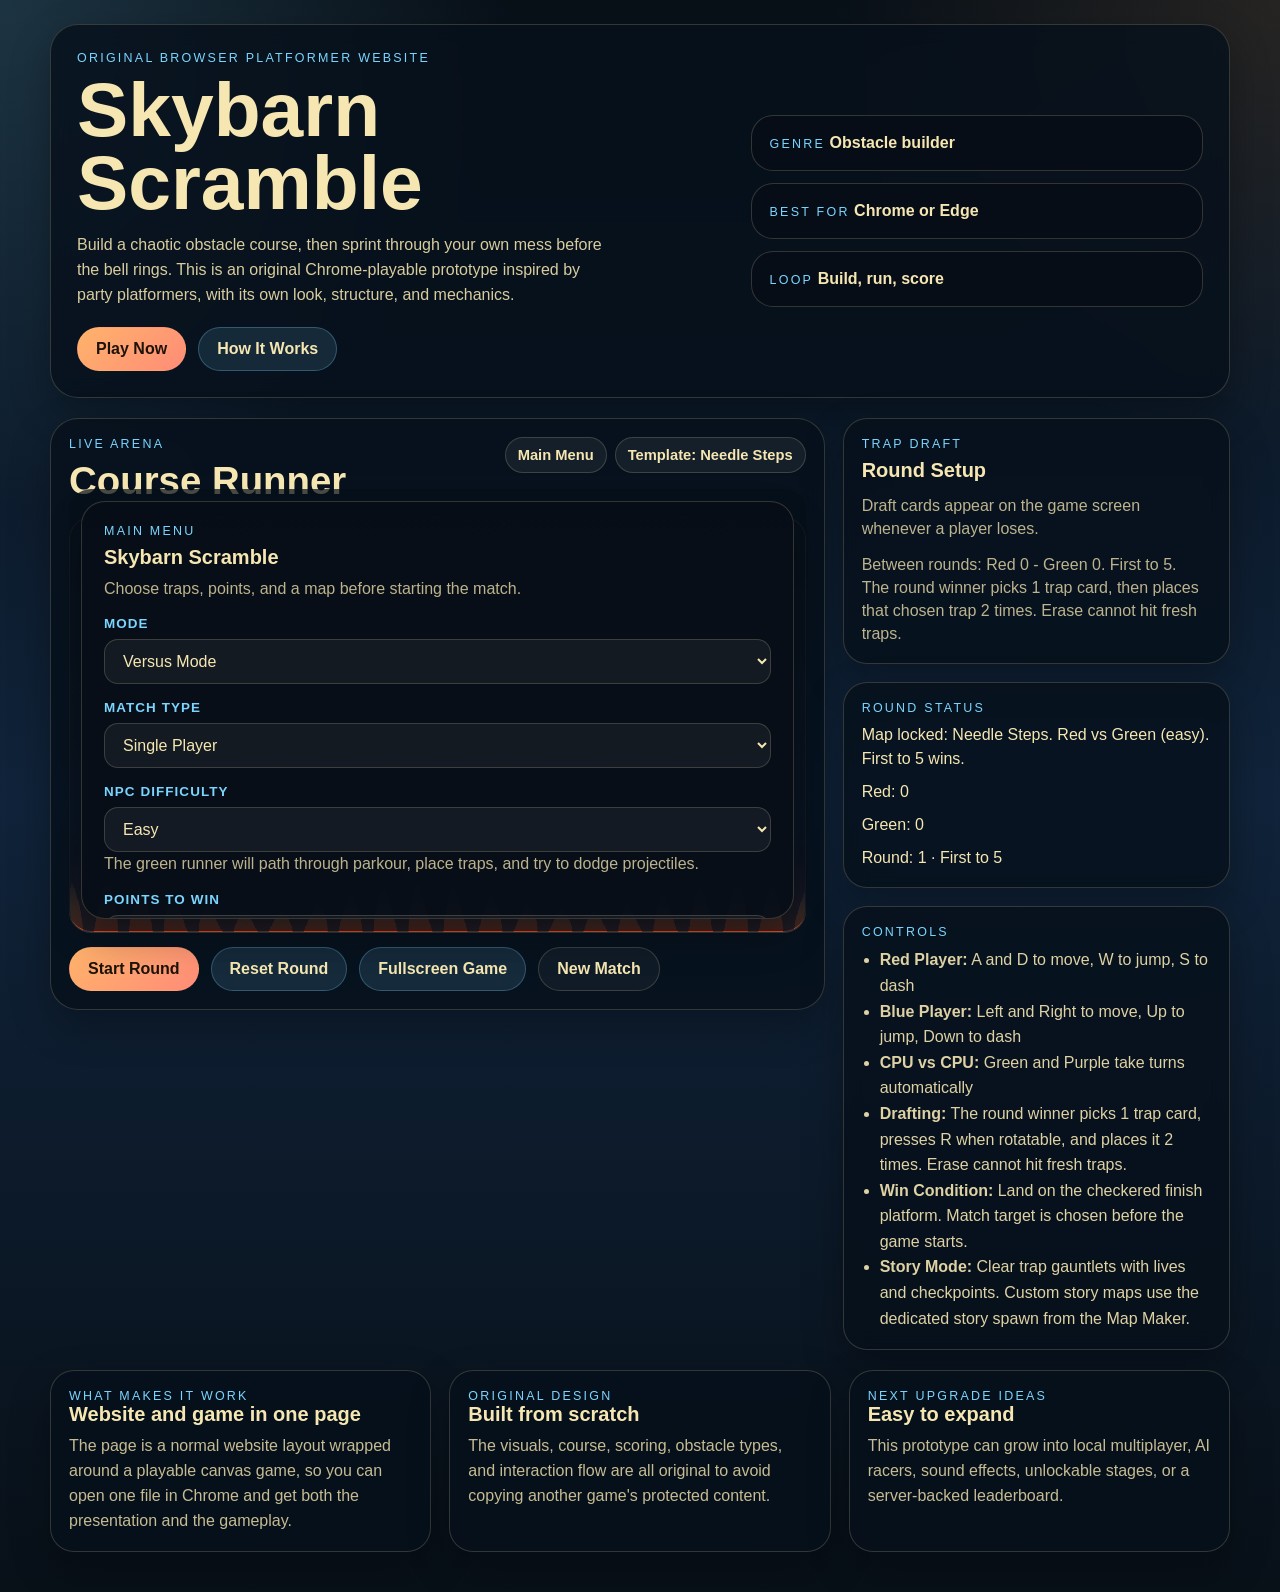
==== commit 67751abb: "Add files via upload" ====
--- a/index.html
+++ b/index.html
@@ -53,11 +53,53 @@
             <p class="panel-kicker">Main Menu</p>
             <h3 id="menuTitle">Skybarn Scramble</h3>
             <p id="menuSubtitle" class="small-note">Choose which traps can appear in draft picks, then start the match.</p>
+            <div class="menu-section">
+              <label class="menu-label" for="playModeSelect">Mode</label>
+              <select id="playModeSelect" class="menu-input">
+                <option value="versus">Versus Mode</option>
+                <option value="story">Story Mode</option>
+              </select>
+            </div>
+            <div class="menu-section" id="storyInfoSection">
+              <p class="menu-label">Story Mode</p>
+              <p id="storyModeLabel" class="small-note">Break the chains one gauntlet at a time. You can also pick a custom map and use its story spawn for a solo gauntlet run.</p>
+            </div>
+            <div class="menu-section">
+              <label class="menu-label" for="gameModeSelect">Match Type</label>
+              <select id="gameModeSelect" class="menu-input">
+                <option value="single">Single Player</option>
+                <option value="two">Two Player</option>
+                <option value="cpu">CPU vs CPU</option>
+              </select>
+            </div>
+            <div class="menu-section" id="aiDifficultySection">
+              <label class="menu-label" for="aiDifficultySelect">NPC Difficulty</label>
+              <select id="aiDifficultySelect" class="menu-input">
+                <option value="easy">Easy</option>
+                <option value="medium">Medium</option>
+                <option value="hard">Hard</option>
+              </select>
+              <p class="small-note">The green runner will path through parkour, place traps, and try to dodge projectiles.</p>
+            </div>
+            <div class="menu-section">
+              <label class="menu-label" for="targetScoreInput">Points To Win</label>
+              <input id="targetScoreInput" class="menu-input" type="number" min="1" max="15" value="5">
+            </div>
+            <div class="menu-section">
+              <p class="menu-label">Trap Pool</p>
+              <div id="trapToggleList" class="trap-toggle-list"></div>
+            </div>
+            <div class="menu-section">
+              <p class="menu-label">Map Selection</p>
+              <p id="selectedMapLabel" class="small-note">Choose a map before starting the match.</p>
+              <div id="mapList" class="map-list"></div>
+            </div>
             <div class="menu-actions">
               <button id="menuStartButton" class="button primary" type="button">Start Match</button>
+              <button id="menuRematchButton" class="button secondary hidden" type="button">Rematch</button>
               <button id="menuFullscreenButton" class="button secondary" type="button">Fullscreen Game</button>
+              <button id="openBuilderButton" class="button ghost" type="button">Open Map Maker</button>
             </div>
-            <div id="trapToggleList" class="trap-toggle-list"></div>
           </div>
         </div>
         <div id="settingsOverlay" class="menu-overlay hidden">
@@ -88,7 +130,7 @@
           <div id="draftOptions" class="toolbar"></div>
           <p id="draftLabel" class="small-note">The next player draft will appear here.</p>
           <button id="finishDraftButton" class="button secondary" type="button">Done Placing</button>
-          <p class="small-note">When a player loses their run, click one of the on-screen draft cards, then place that trap once. You can also pick erase mode instead.</p>
+          <p class="small-note">The round winner picks 1 trap card, then places that chosen trap 2 times. Erase cannot hit fresh traps.</p>
         </section>
 
         <section class="sidebar-card">
@@ -104,10 +146,12 @@
         <section class="sidebar-card">
           <p class="panel-kicker">Controls</p>
           <ul class="flat-list">
-            <li><strong>Red Player:</strong> A and D to move, W to jump</li>
-            <li><strong>Blue Player:</strong> Left and Right to move, Up to jump</li>
-            <li><strong>Drafting:</strong> Click a draft card on the game screen, then place 1 trap or erase 1 existing trap</li>
-            <li><strong>Win Condition:</strong> First player to 5 points wins the match</li>
+            <li><strong>Red Player:</strong> A and D to move, W to jump, S to dash</li>
+            <li><strong>Blue Player:</strong> Left and Right to move, Up to jump, Down to dash</li>
+            <li><strong>CPU vs CPU:</strong> Green and Purple take turns automatically</li>
+            <li><strong>Drafting:</strong> The round winner picks 1 trap card, presses R when rotatable, and places it 2 times. Erase cannot hit fresh traps.</li>
+            <li><strong>Win Condition:</strong> Land on the checkered finish platform. Match target is chosen before the game starts.</li>
+            <li><strong>Story Mode:</strong> Clear trap gauntlets with lives and checkpoints. Custom story maps use the dedicated story spawn from the Map Maker.</li>
           </ul>
         </section>
       </aside>
@@ -137,4 +181,3 @@
   <script src="game.js"></script>
 </body>
 </html>
-
--- a/styles.css
+++ b/styles.css
@@ -234,6 +234,10 @@
   width: min(420px, calc(100% - 24px));
 }
 
+.builder-card {
+  width: min(1120px, calc(100% - 24px));
+}
+
 .menu-actions {
   display: flex;
   flex-wrap: wrap;
@@ -243,6 +247,184 @@
 
 .menu-actions.stacked {
   display: grid;
+}
+
+.menu-section {
+  margin-top: 16px;
+}
+
+.menu-label,
+.builder-field span {
+  display: block;
+  margin-bottom: 8px;
+  font-size: 0.84rem;
+  font-weight: 700;
+  letter-spacing: 0.08em;
+  text-transform: uppercase;
+  color: var(--sky);
+}
+
+.menu-input,
+.menu-textarea {
+  width: 100%;
+  background: rgba(255, 255, 255, 0.05);
+  border: 1px solid rgba(246, 231, 178, 0.18);
+  border-radius: 14px;
+  color: var(--hay);
+  font: inherit;
+  padding: 12px 14px;
+}
+
+.menu-input option {
+  color: #081018;
+}
+
+.menu-textarea {
+  resize: vertical;
+  line-height: 1.45;
+  min-height: 96px;
+}
+
+.builder-grid {
+  display: grid;
+  grid-template-columns: repeat(auto-fit, minmax(180px, 1fr));
+  gap: 12px;
+  margin-bottom: 12px;
+}
+
+.builder-field {
+  display: block;
+}
+
+.builder-workbench {
+  display: grid;
+  gap: 14px;
+  margin-bottom: 14px;
+}
+
+.builder-toolbar {
+  display: grid;
+  grid-template-columns: repeat(auto-fit, minmax(120px, 1fr));
+  gap: 10px;
+}
+
+.builder-tool {
+  text-align: center;
+}
+
+.builder-meta {
+  display: grid;
+  grid-template-columns: repeat(auto-fit, minmax(180px, 1fr));
+  gap: 12px;
+  align-items: end;
+}
+
+.builder-actions {
+  display: flex;
+  gap: 10px;
+  flex-wrap: wrap;
+}
+
+.builder-board {
+  --builder-cols: 24;
+  display: grid;
+  grid-template-columns: repeat(var(--builder-cols), minmax(10px, 1fr));
+  gap: 2px;
+  padding: 14px;
+  border-radius: 18px;
+  background:
+    radial-gradient(circle at top, rgba(255,255,255,0.08), transparent 52%),
+    rgba(4, 10, 18, 0.82);
+  border: 1px solid rgba(246, 231, 178, 0.14);
+  user-select: none;
+}
+
+.builder-cell {
+  aspect-ratio: 1 / 1;
+  border-radius: 4px;
+  background: rgba(255, 255, 255, 0.04);
+  border: 1px solid rgba(255, 255, 255, 0.03);
+  cursor: crosshair;
+  transition: transform 120ms ease, background 120ms ease, border-color 120ms ease;
+}
+
+.builder-cell:hover {
+  transform: scale(1.06);
+  border-color: rgba(246, 231, 178, 0.3);
+}
+
+.builder-cell.platform {
+  background: linear-gradient(180deg, #c99563, #7b552e);
+}
+
+.builder-cell.goal {
+  background:
+    linear-gradient(45deg, #ffffff 25%, #111111 25%, #111111 50%, #ffffff 50%, #ffffff 75%, #111111 75%);
+  background-size: 10px 10px;
+}
+
+.builder-cell.red {
+  background: #ff6b6b;
+}
+
+.builder-cell.blue {
+  background: #5cd97c;
+}
+
+.builder-cell.trap {
+  box-shadow: inset 0 0 0 2px rgba(255,255,255,0.12);
+}
+
+.map-list {
+  display: grid;
+  grid-template-columns: repeat(auto-fit, minmax(180px, 1fr));
+  gap: 10px;
+}
+
+.map-entry {
+  display: grid;
+  gap: 8px;
+}
+
+.map-button {
+  text-align: left;
+  display: grid;
+  gap: 10px;
+  align-content: start;
+  grid-auto-rows: max-content;
+  height: auto;
+}
+
+.map-thumb-frame {
+  width: 100%;
+  aspect-ratio: 16 / 9;
+  overflow: hidden;
+  border-radius: 12px;
+  border: 1px solid rgba(246, 231, 178, 0.14);
+  background: rgba(4, 10, 18, 0.72);
+  align-self: start;
+}
+
+.map-thumb {
+  width: 100%;
+  height: 100%;
+  display: block;
+  image-rendering: pixelated;
+}
+
+.map-copy {
+  min-width: 0;
+  align-self: start;
+}
+
+.map-copy strong,
+.map-copy span {
+  display: block;
+  overflow-wrap: anywhere;
+}
+
+.map-delete {
+  width: 100%;
 }
 
 .trap-toggle-list {
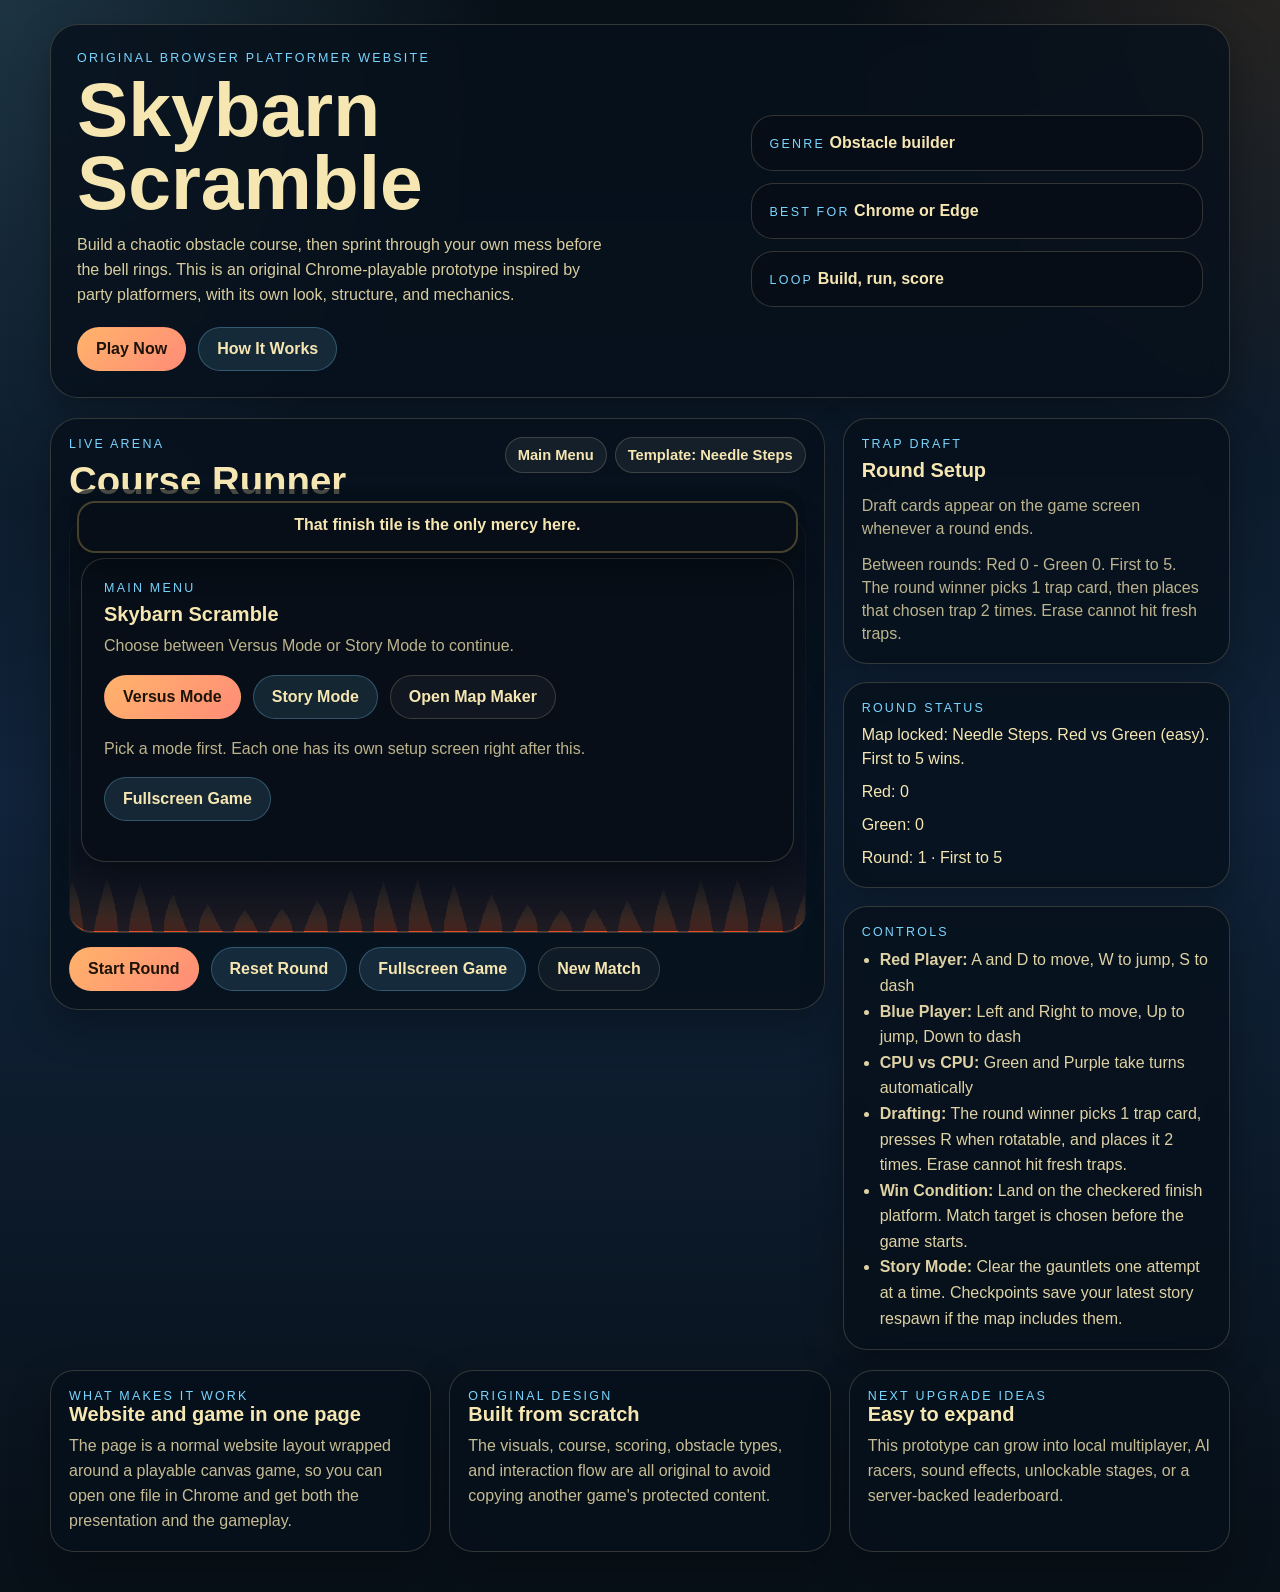
==== commit 03a67fe3: "Add files via upload" ====
--- a/index.html
+++ b/index.html
@@ -48,53 +48,65 @@
         </div>
 
         <canvas id="gameCanvas" width="1280" height="720" aria-label="Skybarn Scramble game"></canvas>
+        <div id="eyeDialogOverlay" class="eye-dialog-overlay hidden" aria-live="polite"></div>
         <div id="mainMenuOverlay" class="menu-overlay">
           <div class="menu-card">
             <p class="panel-kicker">Main Menu</p>
             <h3 id="menuTitle">Skybarn Scramble</h3>
             <p id="menuSubtitle" class="small-note">Choose which traps can appear in draft picks, then start the match.</p>
-            <div class="menu-section">
-              <label class="menu-label" for="playModeSelect">Mode</label>
-              <select id="playModeSelect" class="menu-input">
-                <option value="versus">Versus Mode</option>
-                <option value="story">Story Mode</option>
-              </select>
-            </div>
-            <div class="menu-section" id="storyInfoSection">
-              <p class="menu-label">Story Mode</p>
-              <p id="storyModeLabel" class="small-note">Break the chains one gauntlet at a time. You can also pick a custom map and use its story spawn for a solo gauntlet run.</p>
-            </div>
-            <div class="menu-section">
-              <label class="menu-label" for="gameModeSelect">Match Type</label>
-              <select id="gameModeSelect" class="menu-input">
-                <option value="single">Single Player</option>
-                <option value="two">Two Player</option>
-                <option value="cpu">CPU vs CPU</option>
-              </select>
-            </div>
-            <div class="menu-section" id="aiDifficultySection">
-              <label class="menu-label" for="aiDifficultySelect">NPC Difficulty</label>
-              <select id="aiDifficultySelect" class="menu-input">
-                <option value="easy">Easy</option>
-                <option value="medium">Medium</option>
-                <option value="hard">Hard</option>
-              </select>
-              <p class="small-note">The green runner will path through parkour, place traps, and try to dodge projectiles.</p>
-            </div>
-            <div class="menu-section">
-              <label class="menu-label" for="targetScoreInput">Points To Win</label>
-              <input id="targetScoreInput" class="menu-input" type="number" min="1" max="15" value="5">
-            </div>
-            <div class="menu-section">
-              <p class="menu-label">Trap Pool</p>
-              <div id="trapToggleList" class="trap-toggle-list"></div>
-            </div>
-            <div class="menu-section">
-              <p class="menu-label">Map Selection</p>
-              <p id="selectedMapLabel" class="small-note">Choose a map before starting the match.</p>
-              <div id="mapList" class="map-list"></div>
+            <div id="menuEntrySection">
+              <div class="menu-actions entry-actions">
+                <button id="chooseVersusButton" class="button primary" type="button">Versus Mode</button>
+                <button id="chooseStoryButton" class="button secondary" type="button">Story Mode</button>
+                <button id="entryBuilderButton" class="button ghost" type="button">Open Map Maker</button>
+              </div>
+              <p class="small-note">Pick a mode first. Each one has its own setup screen right after this.</p>
+            </div>
+            <div id="menuSetupSection" class="hidden">
+              <div class="menu-section hidden">
+                <label class="menu-label" for="playModeSelect">Mode</label>
+                <select id="playModeSelect" class="menu-input">
+                  <option value="versus">Versus Mode</option>
+                  <option value="story">Story Mode</option>
+                </select>
+              </div>
+              <div class="menu-section" id="storyInfoSection">
+                <p class="menu-label">Story Mode</p>
+                <p id="storyModeLabel" class="small-note">Break the chains one gauntlet at a time through the built-in story campaign.</p>
+              </div>
+              <div class="menu-section">
+                <label class="menu-label" for="gameModeSelect">Match Type</label>
+                <select id="gameModeSelect" class="menu-input">
+                  <option value="single">Single Player</option>
+                  <option value="two">Two Player</option>
+                  <option value="cpu">CPU vs CPU</option>
+                </select>
+              </div>
+              <div class="menu-section" id="aiDifficultySection">
+                <label class="menu-label" for="aiDifficultySelect">NPC Difficulty</label>
+                <select id="aiDifficultySelect" class="menu-input">
+                  <option value="easy">Easy</option>
+                  <option value="medium">Medium</option>
+                  <option value="hard">Hard</option>
+                </select>
+                <p class="small-note">The green runner will path through parkour, place traps, and try to dodge projectiles.</p>
+              </div>
+              <div class="menu-section">
+                <label class="menu-label" for="targetScoreInput">Points To Win</label>
+                <input id="targetScoreInput" class="menu-input" type="number" min="1" max="15" value="5">
+              </div>
+              <div class="menu-section">
+                <p class="menu-label">Trap Pool</p>
+                <div id="trapToggleList" class="trap-toggle-list"></div>
+              </div>
+              <div class="menu-section">
+                <p class="menu-label">Map Selection</p>
+                <p id="selectedMapLabel" class="small-note">Choose a map before starting the match.</p>
+                <div id="mapList" class="map-list"></div>
+              </div>
             </div>
             <div class="menu-actions">
+              <button id="menuBackButton" class="button ghost hidden" type="button">Back</button>
               <button id="menuStartButton" class="button primary" type="button">Start Match</button>
               <button id="menuRematchButton" class="button secondary hidden" type="button">Rematch</button>
               <button id="menuFullscreenButton" class="button secondary" type="button">Fullscreen Game</button>
@@ -107,6 +119,11 @@
             <p class="panel-kicker">Settings</p>
             <h3>Paused</h3>
             <p class="small-note">Press <strong>`</strong> again to resume, or choose an option below.</p>
+            <div class="menu-section">
+              <label class="menu-label" for="zoomSlider">Fullscreen Camera Zoom</label>
+              <input id="zoomSlider" class="menu-input" type="range" min="45" max="100" value="68">
+              <p id="zoomValueLabel" class="small-note">68%</p>
+            </div>
             <div class="menu-actions stacked">
               <button id="resumeButton" class="button primary" type="button">Resume</button>
               <button id="resetMatchButton" class="button secondary" type="button">Reset Match</button>
@@ -151,7 +168,7 @@
             <li><strong>CPU vs CPU:</strong> Green and Purple take turns automatically</li>
             <li><strong>Drafting:</strong> The round winner picks 1 trap card, presses R when rotatable, and places it 2 times. Erase cannot hit fresh traps.</li>
             <li><strong>Win Condition:</strong> Land on the checkered finish platform. Match target is chosen before the game starts.</li>
-            <li><strong>Story Mode:</strong> Clear trap gauntlets with lives and checkpoints. Custom story maps use the dedicated story spawn from the Map Maker.</li>
+            <li><strong>Story Mode:</strong> Clear the gauntlets one attempt at a time. Checkpoints save your latest story respawn if the map includes them.</li>
           </ul>
         </section>
       </aside>
--- a/styles.css
+++ b/styles.css
@@ -205,6 +205,26 @@
   image-rendering: pixelated;
 }
 
+.eye-dialog-overlay {
+  position: absolute;
+  top: 82px;
+  left: 26px;
+  right: 26px;
+  min-height: 52px;
+  padding: 12px 18px;
+  border-radius: 18px;
+  background: rgba(8, 14, 24, 0.86);
+  border: 2px solid rgba(255, 211, 107, 0.26);
+  box-shadow: 0 12px 28px rgba(0, 0, 0, 0.32);
+  color: #f6e7b2;
+  font-size: clamp(1rem, 1.2vw, 1.45rem);
+  font-weight: 800;
+  line-height: 1.3;
+  text-align: center;
+  pointer-events: none;
+  z-index: 4;
+}
+
 .hidden {
   display: none !important;
 }
@@ -245,6 +265,10 @@
   margin: 16px 0 18px;
 }
 
+.entry-actions {
+  margin-top: 18px;
+}
+
 .menu-actions.stacked {
   display: grid;
 }
@@ -482,6 +506,12 @@
   inset: 74px 18px 82px;
 }
 
+.game-panel:fullscreen .eye-dialog-overlay {
+  top: 70px;
+  left: 18px;
+  right: 18px;
+}
+
 .sidebar {
   display: grid;
   gap: 18px;
@@ -506,17 +536,25 @@
   border: 1px solid rgba(246, 231, 178, 0.18);
   border-radius: 16px;
   padding: 12px 14px;
+  overflow: hidden;
   color: var(--hay);
   font: inherit;
   cursor: pointer;
   transition: transform 120ms ease, border-color 120ms ease, background 120ms ease;
 }
 
+.tool-button strong {
+  display: block;
+  line-height: 1.2;
+}
+
 .tool-button span {
-  display: inline-block;
+  display: block;
   margin-top: 4px;
   color: rgba(246, 231, 178, 0.75);
   font-size: 0.94rem;
+  line-height: 1.35;
+  overflow-wrap: anywhere;
 }
 
 .tool-button:hover,
